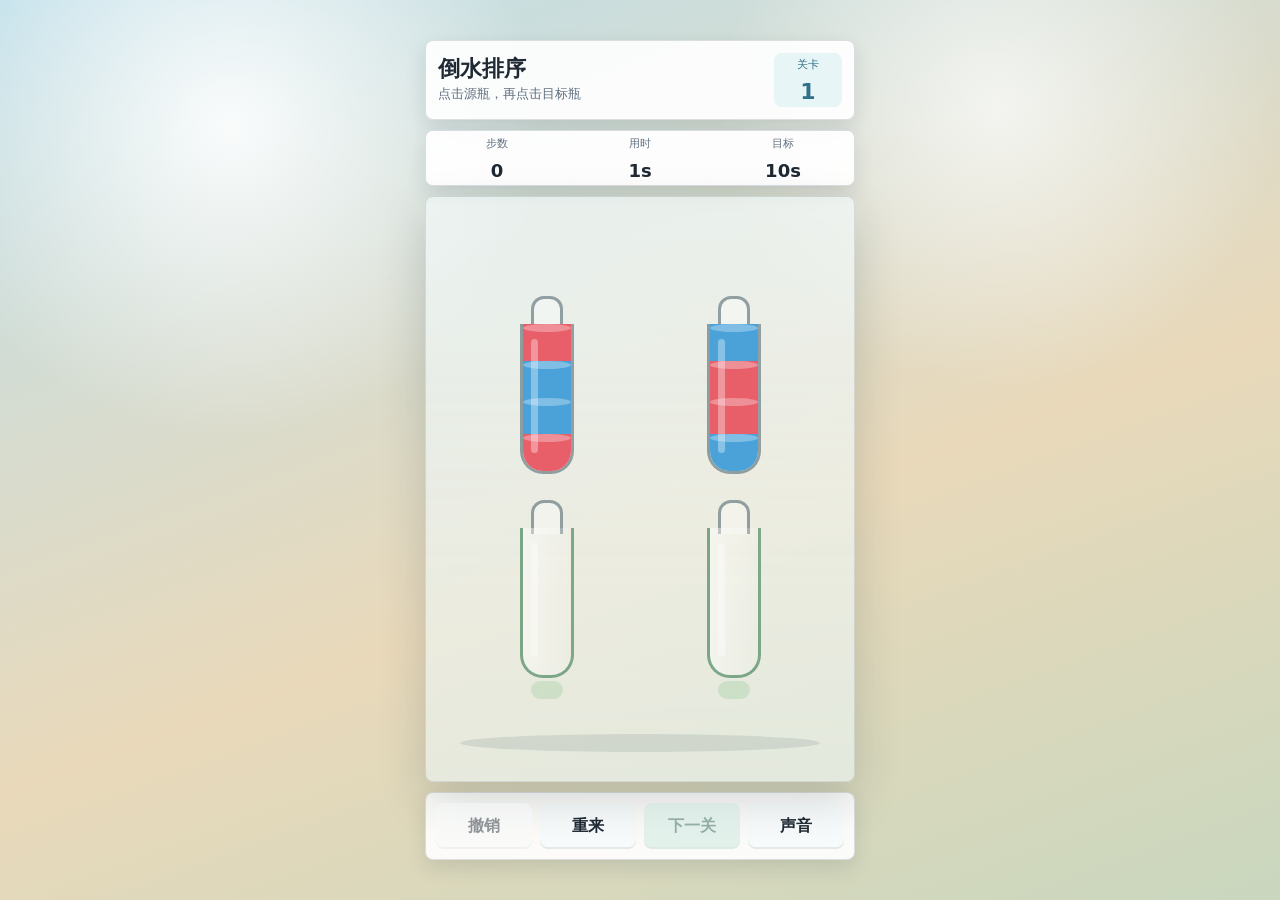
==== water-sort/index.html @ cdaee844 "Add water sort gameplay prototype" ====
<!doctype html>
<html lang="zh-CN">
  <head>
    <meta charset="utf-8" />
    <meta name="viewport" content="width=device-width, initial-scale=1, viewport-fit=cover" />
    <title>倒水排序 - 第一版原型</title>
    <link rel="icon" href="favicon.svg" type="image/svg+xml" />
    <link rel="stylesheet" href="styles.css" />
  </head>
  <body>
    <main class="app" aria-label="倒水排序小游戏原型">
      <section class="game">
        <header class="topbar">
          <div>
            <h1>倒水排序</h1>
            <p id="statusText">点击源瓶，再点击目标瓶</p>
          </div>
          <div class="level-chip">
            <span>关卡</span>
            <strong id="levelText">1</strong>
          </div>
        </header>

        <section class="hud" aria-label="本局状态">
          <div>
            <span>步数</span>
            <strong id="moveText">0</strong>
          </div>
          <div>
            <span>用时</span>
            <strong id="timeText">0s</strong>
          </div>
          <div>
            <span>目标</span>
            <strong id="targetText">10s</strong>
          </div>
        </section>

        <section class="board" id="board" aria-label="倒水瓶子区域"></section>

        <section class="controls" aria-label="操作">
          <button id="undoBtn" type="button">撤销</button>
          <button id="restartBtn" type="button">重来</button>
          <button id="nextBtn" type="button">下一关</button>
          <button id="soundBtn" type="button" aria-label="声音开关">声音</button>
        </section>
      </section>
    </main>

    <div class="toast" id="toast" role="status" aria-live="polite"></div>
    <script src="game.js"></script>
  </body>
</html>
---- water-sort/styles.css ----
:root {
  --ink: #1f2933;
  --muted: #607080;
  --paper: #f7fbfc;
  --panel: rgba(255, 255, 255, 0.9);
  --line: rgba(42, 66, 80, 0.16);
  --shadow: 0 18px 46px rgba(20, 43, 58, 0.18);
  --soft-shadow: 0 8px 20px rgba(20, 43, 58, 0.12);
  --accent: #4d9bb6;
  --accent-dark: #2e7188;
  font-family: "Microsoft YaHei", "PingFang SC", system-ui, sans-serif;
}

* {
  box-sizing: border-box;
}

html,
body {
  min-height: 100%;
  margin: 0;
}

body {
  color: var(--ink);
  background:
    radial-gradient(circle at 18% 14%, rgba(255, 255, 255, 0.9), transparent 24%),
    radial-gradient(circle at 78% 12%, rgba(255, 255, 255, 0.7), transparent 22%),
    linear-gradient(160deg, #bfdfea 0%, #e9d9ba 58%, #c9d7be 100%);
}

button {
  font: inherit;
  color: inherit;
  border: 0;
  cursor: pointer;
  -webkit-tap-highlight-color: transparent;
}

.app {
  min-height: 100vh;
  display: grid;
  place-items: center;
  padding: max(12px, env(safe-area-inset-top)) 12px max(12px, env(safe-area-inset-bottom));
}

.game {
  width: min(100%, 430px);
  min-height: min(100vh - 24px, 820px);
  display: grid;
  grid-template-rows: auto auto 1fr auto;
  gap: 10px;
}

.topbar,
.hud,
.controls {
  border-radius: 8px;
  border: 1px solid var(--line);
  background: var(--panel);
  box-shadow: var(--soft-shadow);
}

.topbar {
  display: flex;
  align-items: center;
  justify-content: space-between;
  gap: 12px;
  padding: 12px;
}

h1 {
  margin: 0;
  font-size: 22px;
  line-height: 1.1;
}

p {
  margin: 4px 0 0;
  color: var(--muted);
  font-size: 13px;
}

.level-chip {
  min-width: 68px;
  min-height: 54px;
  display: grid;
  place-items: center;
  border-radius: 8px;
  background: #e8f5f7;
  color: var(--accent-dark);
}

.level-chip span {
  font-size: 11px;
}

.level-chip strong {
  font-size: 22px;
}

.hud {
  display: grid;
  grid-template-columns: repeat(3, minmax(0, 1fr));
  gap: 1px;
  overflow: hidden;
}

.hud div {
  min-height: 54px;
  display: grid;
  place-items: center;
  background: rgba(255, 255, 255, 0.52);
}

.hud span {
  color: var(--muted);
  font-size: 11px;
}

.hud strong {
  font-size: 18px;
}

.board {
  position: relative;
  min-height: 340px;
  display: grid;
  grid-template-columns: repeat(3, minmax(88px, 1fr));
  align-content: center;
  justify-items: center;
  gap: 28px 18px;
  padding: 26px 14px 30px;
  border-radius: 8px;
  border: 1px solid rgba(76, 94, 102, 0.16);
  background:
    linear-gradient(180deg, rgba(255, 255, 255, 0.34), rgba(255, 255, 255, 0.1)),
    rgba(230, 243, 244, 0.52);
  box-shadow: var(--shadow);
  overflow: hidden;
}

.board.bottles-4 {
  grid-template-columns: repeat(2, minmax(104px, 1fr));
  align-content: center;
  gap: 26px 34px;
  padding-left: 44px;
  padding-right: 44px;
}

.board::before {
  content: "";
  position: absolute;
  left: 8%;
  right: 8%;
  bottom: 29px;
  height: 18px;
  border-radius: 50%;
  background: rgba(54, 75, 82, 0.12);
}

.bottle {
  position: relative;
  width: 78px;
  height: 178px;
  padding: 0;
  background: transparent;
  transform-origin: center bottom;
  transition:
    transform 180ms ease,
    filter 180ms ease;
}

.bottle.selected {
  transform: translateY(-12px);
  filter: drop-shadow(0 12px 16px rgba(43, 93, 111, 0.24));
}

.bottle.pour {
  animation: pourWiggle 280ms ease;
}

@keyframes pourWiggle {
  0% {
    transform: translateY(-12px) rotate(0deg);
  }
  48% {
    transform: translateY(-18px) rotate(-10deg);
  }
  100% {
    transform: translateY(0) rotate(0deg);
  }
}

.glass {
  position: absolute;
  left: 12px;
  right: 12px;
  bottom: 0;
  height: 150px;
  border: 3px solid rgba(39, 65, 76, 0.48);
  border-top: 0;
  border-radius: 0 0 23px 23px;
  background: linear-gradient(90deg, rgba(255, 255, 255, 0.48), rgba(255, 255, 255, 0.13));
  overflow: hidden;
}

.glass::before {
  content: "";
  position: absolute;
  left: 8px;
  top: 15px;
  bottom: 18px;
  width: 7px;
  border-radius: 999px;
  background: rgba(255, 255, 255, 0.34);
  z-index: 4;
}

.neck {
  position: absolute;
  left: 23px;
  top: 0;
  width: 32px;
  height: 34px;
  border: 3px solid rgba(39, 65, 76, 0.48);
  border-bottom: 0;
  border-radius: 13px 13px 0 0;
  background: rgba(255, 255, 255, 0.36);
}

.liquid {
  position: absolute;
  left: 0;
  right: 0;
  height: 25%;
  transition:
    bottom 220ms ease,
    transform 220ms ease,
    opacity 180ms ease;
}

.liquid::after {
  content: "";
  position: absolute;
  left: 0;
  right: 0;
  top: 0;
  height: 8px;
  border-radius: 50%;
  background: rgba(255, 255, 255, 0.3);
}

.liquid.red {
  background: #e85f6a;
}

.liquid.blue {
  background: #4aa2d9;
}

.liquid.yellow {
  background: #f0c85a;
}

.liquid.green {
  background: #65b96f;
}

.liquid.purple {
  background: #9572d3;
}

.liquid.orange {
  background: #ef9456;
}

.complete .glass {
  border-color: rgba(74, 135, 94, 0.7);
}

.complete::after {
  content: "";
  position: absolute;
  left: 23px;
  right: 23px;
  bottom: -21px;
  height: 18px;
  border-radius: 999px;
  background: rgba(101, 185, 111, 0.2);
}

.controls {
  display: grid;
  grid-template-columns: repeat(4, minmax(0, 1fr));
  gap: 8px;
  padding: 10px;
}

.controls button {
  min-height: 46px;
  border-radius: 8px;
  background: #f8fbfb;
  box-shadow: inset 0 -2px 0 rgba(50, 72, 81, 0.1);
  font-weight: 700;
}

.controls button:active {
  transform: translateY(2px);
  box-shadow: inset 0 2px 0 rgba(50, 72, 81, 0.08);
}

.controls button:disabled {
  opacity: 0.48;
  cursor: default;
}

#nextBtn {
  background: #cbe8df;
  color: #245f53;
}

.toast {
  position: fixed;
  left: 50%;
  bottom: 24px;
  transform: translateX(-50%) translateY(20px);
  width: max-content;
  max-width: min(360px, calc(100vw - 32px));
  padding: 10px 14px;
  border-radius: 8px;
  background: rgba(31, 41, 51, 0.92);
  color: #f7fbfc;
  font-size: 14px;
  opacity: 0;
  pointer-events: none;
  transition:
    opacity 180ms ease,
    transform 180ms ease;
}

.toast.show {
  opacity: 1;
  transform: translateX(-50%) translateY(0);
}

@media (max-width: 370px) {
  .app {
    padding-left: 8px;
    padding-right: 8px;
  }

  .board {
    grid-template-columns: repeat(3, minmax(76px, 1fr));
    gap: 20px 10px;
    padding-left: 8px;
    padding-right: 8px;
  }

  .board.bottles-4 {
    grid-template-columns: repeat(2, minmax(92px, 1fr));
    gap: 20px 18px;
    padding-left: 24px;
    padding-right: 24px;
  }

  .bottle {
    width: 70px;
    height: 168px;
  }

  .controls {
    gap: 6px;
  }

  .controls button {
    font-size: 13px;
  }
}
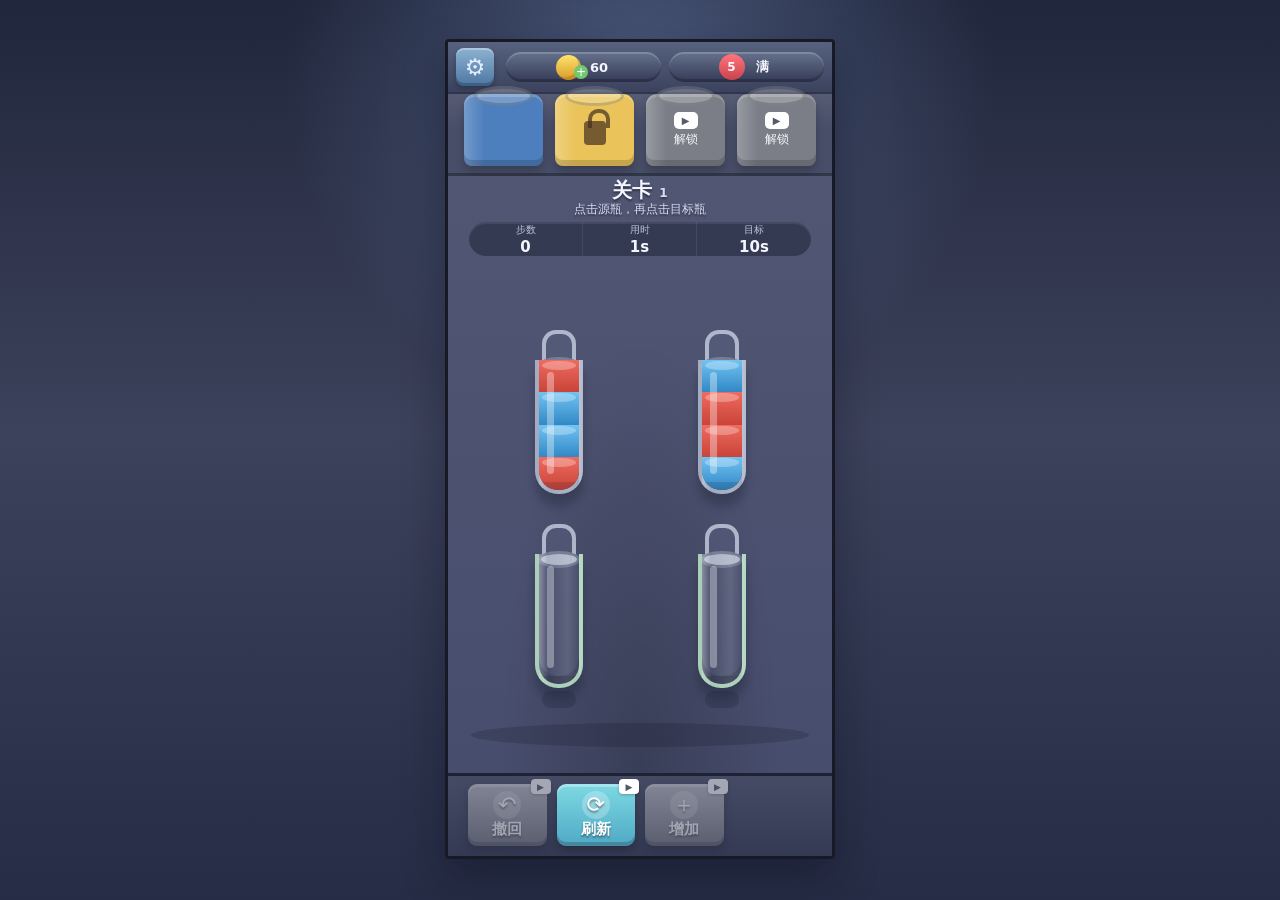
==== commit d1ae9b43: "Refine water sort visual style" ====
--- a/water-sort/index.html
+++ b/water-sort/index.html
@@ -11,38 +11,71 @@
     <main class="app" aria-label="倒水排序小游戏原型">
       <section class="game">
         <header class="topbar">
-          <div>
-            <h1>倒水排序</h1>
-            <p id="statusText">点击源瓶，再点击目标瓶</p>
+          <button class="gear-btn" type="button" aria-label="设置">⚙</button>
+          <div class="resource-pill coin-pill" aria-label="金币">
+            <span class="coin-icon"></span>
+            <strong>60</strong>
           </div>
-          <div class="level-chip">
-            <span>关卡</span>
-            <strong id="levelText">1</strong>
+          <div class="resource-pill heart-pill" aria-label="体力">
+            <span class="heart-icon">5</span>
+            <strong>满</strong>
           </div>
         </header>
 
-        <section class="hud" aria-label="本局状态">
-          <div>
-            <span>步数</span>
-            <strong id="moveText">0</strong>
+        <section class="boosters" aria-label="道具栏">
+          <div class="booster blue"></div>
+          <div class="booster yellow">
+            <span class="lock"></span>
           </div>
-          <div>
-            <span>用时</span>
-            <strong id="timeText">0s</strong>
+          <div class="booster gray">
+            <span class="play-badge">▶</span>
+            <span>解锁</span>
           </div>
-          <div>
-            <span>目标</span>
-            <strong id="targetText">10s</strong>
+          <div class="booster gray">
+            <span class="play-badge">▶</span>
+            <span>解锁</span>
           </div>
         </section>
 
-        <section class="board" id="board" aria-label="倒水瓶子区域"></section>
+        <section class="stage" aria-label="关卡区域">
+          <div class="stage-title">
+            <strong>关卡 <span id="levelText">1</span></strong>
+            <span id="statusText">点击源瓶，再点击目标瓶</span>
+          </div>
+          <section class="hud" aria-label="本局状态">
+            <div>
+              <span>步数</span>
+              <strong id="moveText">0</strong>
+            </div>
+            <div>
+              <span>用时</span>
+              <strong id="timeText">0s</strong>
+            </div>
+            <div>
+              <span>目标</span>
+              <strong id="targetText">10s</strong>
+            </div>
+          </section>
+          <section class="board" id="board" aria-label="倒水瓶子区域"></section>
+        </section>
 
         <section class="controls" aria-label="操作">
-          <button id="undoBtn" type="button">撤销</button>
-          <button id="restartBtn" type="button">重来</button>
-          <button id="nextBtn" type="button">下一关</button>
-          <button id="soundBtn" type="button" aria-label="声音开关">声音</button>
+          <button id="undoBtn" class="tool-btn" type="button">
+            <span class="btn-icon">↶</span>
+            <strong>撤回</strong>
+          </button>
+          <button id="restartBtn" class="tool-btn primary-tool" type="button">
+            <span class="btn-icon">⟳</span>
+            <strong>刷新</strong>
+          </button>
+          <button id="nextBtn" class="tool-btn add-tool" type="button">
+            <span class="btn-icon">＋</span>
+            <strong>增加</strong>
+          </button>
+          <button id="soundBtn" class="tool-btn sound-tool" type="button" aria-label="声音开关">
+            <span class="btn-icon">♪</span>
+            <strong>声音</strong>
+          </button>
         </section>
       </section>
     </main>
--- a/water-sort/styles.css
+++ b/water-sort/styles.css
@@ -1,13 +1,18 @@
 :root {
-  --ink: #1f2933;
-  --muted: #607080;
-  --paper: #f7fbfc;
-  --panel: rgba(255, 255, 255, 0.9);
-  --line: rgba(42, 66, 80, 0.16);
-  --shadow: 0 18px 46px rgba(20, 43, 58, 0.18);
-  --soft-shadow: 0 8px 20px rgba(20, 43, 58, 0.12);
-  --accent: #4d9bb6;
-  --accent-dark: #2e7188;
+  --ink: #f4f6ff;
+  --muted: #bac2dd;
+  --panel: #424862;
+  --panel-dark: #33394f;
+  --panel-deep: #2b3148;
+  --line: rgba(255, 255, 255, 0.14);
+  --shadow: 0 18px 42px rgba(9, 12, 25, 0.38);
+  --soft-shadow: 0 8px 18px rgba(9, 12, 25, 0.28);
+  --yellow: #f3c84e;
+  --red: #d9585f;
+  --blue: #4da8df;
+  --green: #6cc46f;
+  --purple: #b45ed9;
+  --orange: #f0a348;
   font-family: "Microsoft YaHei", "PingFang SC", system-ui, sans-serif;
 }
 
@@ -24,9 +29,8 @@
 body {
   color: var(--ink);
   background:
-    radial-gradient(circle at 18% 14%, rgba(255, 255, 255, 0.9), transparent 24%),
-    radial-gradient(circle at 78% 12%, rgba(255, 255, 255, 0.7), transparent 22%),
-    linear-gradient(160deg, #bfdfea 0%, #e9d9ba 58%, #c9d7be 100%);
+    radial-gradient(circle at 50% 8%, rgba(110, 132, 178, 0.5), transparent 34%),
+    linear-gradient(180deg, #20263b 0%, #3d425c 48%, #262c45 100%);
 }
 
 button {
@@ -41,128 +45,291 @@
   min-height: 100vh;
   display: grid;
   place-items: center;
-  padding: max(12px, env(safe-area-inset-top)) 12px max(12px, env(safe-area-inset-bottom));
+  padding: max(6px, env(safe-area-inset-top)) 6px max(8px, env(safe-area-inset-bottom));
 }
 
 .game {
-  width: min(100%, 430px);
-  min-height: min(100vh - 24px, 820px);
+  width: min(100%, 390px);
+  min-height: min(100vh - 12px, 820px);
   display: grid;
   grid-template-rows: auto auto 1fr auto;
-  gap: 10px;
-}
-
-.topbar,
-.hud,
-.controls {
+  gap: 0;
+  overflow: hidden;
+  border: 3px solid rgba(8, 10, 18, 0.75);
+  border-radius: 4px;
+  background: var(--panel);
+  box-shadow: var(--shadow);
+}
+
+.topbar {
+  min-height: 48px;
+  display: grid;
+  grid-template-columns: 42px 1fr 1fr;
+  align-items: center;
+  gap: 8px;
+  padding: 6px 8px;
+  background: linear-gradient(180deg, #56627e, #3b425e);
+  border-bottom: 2px solid rgba(18, 22, 36, 0.56);
+}
+
+.gear-btn {
+  width: 38px;
+  height: 38px;
+  display: grid;
+  place-items: center;
   border-radius: 8px;
-  border: 1px solid var(--line);
-  background: var(--panel);
-  box-shadow: var(--soft-shadow);
-}
-
-.topbar {
+  color: #e4edff;
+  background: linear-gradient(180deg, #8cb2d2, #4e76a2);
+  box-shadow:
+    inset 0 2px 0 rgba(255, 255, 255, 0.28),
+    inset 0 -3px 0 rgba(20, 34, 59, 0.3),
+    0 3px 5px rgba(0, 0, 0, 0.24);
+  font-size: 23px;
+}
+
+.resource-pill {
+  height: 30px;
+  min-width: 0;
   display: flex;
   align-items: center;
-  justify-content: space-between;
+  justify-content: center;
+  gap: 6px;
+  border-radius: 999px;
+  background: linear-gradient(180deg, #66728d, #343a55);
+  box-shadow:
+    inset 0 2px 0 rgba(255, 255, 255, 0.17),
+    inset 0 -3px 0 rgba(0, 0, 0, 0.2);
+  font-size: 13px;
+}
+
+.resource-pill strong {
+  min-width: 24px;
+  text-align: center;
+}
+
+.coin-icon {
+  width: 25px;
+  height: 25px;
+  position: relative;
+  border-radius: 50%;
+  background: linear-gradient(180deg, #ffe36c, #d99b29);
+  box-shadow: inset -3px -3px 0 rgba(112, 70, 18, 0.22);
+}
+
+.coin-icon::after {
+  content: "+";
+  position: absolute;
+  right: -7px;
+  bottom: 1px;
+  width: 14px;
+  height: 14px;
+  display: grid;
+  place-items: center;
+  border-radius: 50%;
+  background: #73c76f;
+  color: #fff;
+  font-size: 12px;
+  line-height: 1;
+}
+
+.heart-icon {
+  width: 26px;
+  height: 26px;
+  display: grid;
+  place-items: center;
+  border-radius: 50%;
+  background: linear-gradient(180deg, #ff757b, #c9424e);
+  color: #fff7f7;
+  font-size: 12px;
+  font-weight: 700;
+}
+
+.boosters {
+  height: 82px;
+  display: grid;
+  grid-template-columns: repeat(4, 1fr);
   gap: 12px;
-  padding: 12px;
-}
-
-h1 {
-  margin: 0;
-  font-size: 22px;
-  line-height: 1.1;
-}
-
-p {
-  margin: 4px 0 0;
-  color: var(--muted);
-  font-size: 13px;
-}
-
-.level-chip {
-  min-width: 68px;
-  min-height: 54px;
-  display: grid;
-  place-items: center;
-  border-radius: 8px;
-  background: #e8f5f7;
-  color: var(--accent-dark);
-}
-
-.level-chip span {
-  font-size: 11px;
-}
-
-.level-chip strong {
-  font-size: 22px;
+  align-items: end;
+  padding: 0 16px 8px;
+  background:
+    linear-gradient(180deg, rgba(255, 255, 255, 0.08), transparent 44%),
+    #484e68;
+  border-bottom: 3px solid rgba(21, 25, 41, 0.56);
+}
+
+.booster {
+  position: relative;
+  height: 72px;
+  border-radius: 11px 11px 8px 8px;
+  background: linear-gradient(90deg, rgba(255,255,255,.22), transparent 26%), #6b7288;
+  box-shadow:
+    inset 0 3px 0 rgba(255, 255, 255, 0.18),
+    inset 0 -6px 0 rgba(0, 0, 0, 0.16),
+    0 6px 8px rgba(0, 0, 0, 0.2);
+}
+
+.booster::before {
+  content: "";
+  position: absolute;
+  left: 10px;
+  right: 10px;
+  top: -8px;
+  height: 14px;
+  border-radius: 50%;
+  background: rgba(255, 255, 255, 0.24);
+  border: 3px solid rgba(0, 0, 0, 0.18);
+}
+
+.booster.blue {
+  background-color: #4d7ebd;
+}
+
+.booster.yellow {
+  background-color: #eac45b;
+}
+
+.booster.gray {
+  display: grid;
+  place-items: center;
+  align-content: center;
+  gap: 2px;
+  color: #f7f7fb;
+  font-size: 12px;
+  background-color: #7b7e87;
+}
+
+.lock {
+  position: absolute;
+  left: 50%;
+  top: 27px;
+  width: 22px;
+  height: 24px;
+  transform: translateX(-50%);
+  border-radius: 4px;
+  background: rgba(71, 48, 31, 0.7);
+}
+
+.lock::before {
+  content: "";
+  position: absolute;
+  left: 4px;
+  top: -12px;
+  width: 14px;
+  height: 15px;
+  border: 4px solid rgba(71, 48, 31, 0.7);
+  border-bottom: 0;
+  border-radius: 10px 10px 0 0;
+}
+
+.play-badge {
+  width: 24px;
+  height: 17px;
+  display: grid;
+  place-items: center;
+  border-radius: 5px;
+  background: #fff;
+  color: #565b68;
+  font-size: 10px;
+}
+
+.stage {
+  position: relative;
+  min-height: 0;
+  display: grid;
+  grid-template-rows: auto auto 1fr;
+  background:
+    radial-gradient(ellipse at center bottom, rgba(0, 0, 0, 0.2), transparent 52%),
+    linear-gradient(180deg, #515673 0%, #474d6d 100%);
+}
+
+.stage-title {
+  min-height: 42px;
+  display: grid;
+  place-items: center;
+  padding: 4px 10px;
+  text-align: center;
+  text-shadow: 0 2px 2px rgba(0, 0, 0, 0.4);
+}
+
+.stage-title strong {
+  font-size: 20px;
+  line-height: 1.05;
+}
+
+.stage-title span:last-child {
+  max-width: 100%;
+  color: #d9def4;
+  font-size: 12px;
+  white-space: nowrap;
+  overflow: hidden;
+  text-overflow: ellipsis;
 }
 
 .hud {
+  width: calc(100% - 42px);
+  justify-self: center;
   display: grid;
   grid-template-columns: repeat(3, minmax(0, 1fr));
-  gap: 1px;
   overflow: hidden;
+  border-radius: 999px;
+  background: rgba(34, 39, 60, 0.58);
+  box-shadow: inset 0 2px 0 rgba(255, 255, 255, 0.08);
 }
 
 .hud div {
-  min-height: 54px;
-  display: grid;
-  place-items: center;
-  background: rgba(255, 255, 255, 0.52);
+  min-height: 34px;
+  display: grid;
+  place-items: center;
+  border-right: 1px solid rgba(255, 255, 255, 0.08);
+}
+
+.hud div:last-child {
+  border-right: 0;
 }
 
 .hud span {
   color: var(--muted);
-  font-size: 11px;
+  font-size: 10px;
 }
 
 .hud strong {
-  font-size: 18px;
+  font-size: 15px;
 }
 
 .board {
   position: relative;
-  min-height: 340px;
-  display: grid;
-  grid-template-columns: repeat(3, minmax(88px, 1fr));
+  min-height: 360px;
+  display: grid;
+  grid-template-columns: repeat(3, minmax(78px, 1fr));
   align-content: center;
   justify-items: center;
-  gap: 28px 18px;
-  padding: 26px 14px 30px;
-  border-radius: 8px;
-  border: 1px solid rgba(76, 94, 102, 0.16);
-  background:
-    linear-gradient(180deg, rgba(255, 255, 255, 0.34), rgba(255, 255, 255, 0.1)),
-    rgba(230, 243, 244, 0.52);
-  box-shadow: var(--shadow);
+  gap: 26px 10px;
+  padding: 24px 14px 36px;
   overflow: hidden;
 }
 
 .board.bottles-4 {
-  grid-template-columns: repeat(2, minmax(104px, 1fr));
-  align-content: center;
-  gap: 26px 34px;
-  padding-left: 44px;
-  padding-right: 44px;
+  grid-template-columns: repeat(2, minmax(100px, 1fr));
+  gap: 30px 46px;
+  padding-left: 52px;
+  padding-right: 52px;
 }
 
 .board::before {
   content: "";
   position: absolute;
-  left: 8%;
-  right: 8%;
-  bottom: 29px;
-  height: 18px;
-  border-radius: 50%;
-  background: rgba(54, 75, 82, 0.12);
+  left: 6%;
+  right: 6%;
+  bottom: 26px;
+  height: 24px;
+  border-radius: 50%;
+  background: rgba(12, 16, 29, 0.18);
 }
 
 .bottle {
   position: relative;
-  width: 78px;
-  height: 178px;
+  width: 76px;
+  height: 164px;
   padding: 0;
   background: transparent;
   transform-origin: center bottom;
@@ -172,8 +339,8 @@
 }
 
 .bottle.selected {
-  transform: translateY(-12px);
-  filter: drop-shadow(0 12px 16px rgba(43, 93, 111, 0.24));
+  transform: translateY(-14px);
+  filter: drop-shadow(0 12px 12px rgba(0, 0, 0, 0.38));
 }
 
 .bottle.pour {
@@ -182,7 +349,7 @@
 
 @keyframes pourWiggle {
   0% {
-    transform: translateY(-12px) rotate(0deg);
+    transform: translateY(-14px) rotate(0deg);
   }
   48% {
     transform: translateY(-18px) rotate(-10deg);
@@ -194,14 +361,19 @@
 
 .glass {
   position: absolute;
-  left: 12px;
-  right: 12px;
+  left: 14px;
+  right: 14px;
   bottom: 0;
-  height: 150px;
-  border: 3px solid rgba(39, 65, 76, 0.48);
+  height: 134px;
+  border: 4px solid rgba(223, 232, 246, 0.58);
   border-top: 0;
   border-radius: 0 0 23px 23px;
-  background: linear-gradient(90deg, rgba(255, 255, 255, 0.48), rgba(255, 255, 255, 0.13));
+  background:
+    linear-gradient(90deg, rgba(255, 255, 255, 0.35), transparent 24%, rgba(255, 255, 255, 0.12) 72%, transparent),
+    rgba(84, 92, 121, 0.34);
+  box-shadow:
+    inset 0 -8px 0 rgba(0, 0, 0, 0.12),
+    0 12px 10px rgba(16, 20, 34, 0.28);
   overflow: hidden;
 }
 
@@ -209,24 +381,47 @@
   content: "";
   position: absolute;
   left: 8px;
-  top: 15px;
-  bottom: 18px;
+  top: 12px;
+  bottom: 16px;
   width: 7px;
   border-radius: 999px;
   background: rgba(255, 255, 255, 0.34);
   z-index: 4;
 }
 
+.glass::after {
+  content: "";
+  position: absolute;
+  left: -1px;
+  right: -1px;
+  bottom: -1px;
+  height: 9px;
+  background: rgba(20, 25, 43, 0.16);
+  z-index: 5;
+}
+
 .neck {
   position: absolute;
-  left: 23px;
+  left: 21px;
   top: 0;
-  width: 32px;
-  height: 34px;
-  border: 3px solid rgba(39, 65, 76, 0.48);
+  width: 34px;
+  height: 38px;
+  border: 4px solid rgba(223, 232, 246, 0.66);
   border-bottom: 0;
-  border-radius: 13px 13px 0 0;
-  background: rgba(255, 255, 255, 0.36);
+  border-radius: 14px 14px 0 0;
+  background: rgba(94, 102, 133, 0.36);
+}
+
+.neck::before {
+  content: "";
+  position: absolute;
+  left: -8px;
+  right: -8px;
+  bottom: -6px;
+  height: 11px;
+  border-radius: 50%;
+  background: rgba(232, 240, 250, 0.92);
+  border: 3px solid rgba(81, 89, 116, 0.72);
 }
 
 .liquid {
@@ -243,93 +438,146 @@
 .liquid::after {
   content: "";
   position: absolute;
-  left: 0;
-  right: 0;
-  top: 0;
-  height: 8px;
-  border-radius: 50%;
-  background: rgba(255, 255, 255, 0.3);
+  left: 3px;
+  right: 3px;
+  top: 1px;
+  height: 9px;
+  border-radius: 50%;
+  background: rgba(255, 255, 255, 0.28);
 }
 
 .liquid.red {
-  background: #e85f6a;
+  background: linear-gradient(180deg, #ef6b5f, #c94338);
 }
 
 .liquid.blue {
-  background: #4aa2d9;
+  background: linear-gradient(180deg, #72c3f2, #3188c6);
 }
 
 .liquid.yellow {
-  background: #f0c85a;
+  background: linear-gradient(180deg, #ffd55e, #dfa33d);
 }
 
 .liquid.green {
-  background: #65b96f;
+  background: linear-gradient(180deg, #77d46f, #42a755);
 }
 
 .liquid.purple {
-  background: #9572d3;
+  background: linear-gradient(180deg, #ce74ee, #9a49c5);
 }
 
 .liquid.orange {
-  background: #ef9456;
+  background: linear-gradient(180deg, #f2a95a, #dc6d3a);
 }
 
 .complete .glass {
-  border-color: rgba(74, 135, 94, 0.7);
+  border-color: rgba(198, 242, 207, 0.78);
 }
 
 .complete::after {
   content: "";
   position: absolute;
-  left: 23px;
-  right: 23px;
-  bottom: -21px;
-  height: 18px;
+  left: 21px;
+  right: 21px;
+  bottom: -20px;
+  height: 17px;
   border-radius: 999px;
-  background: rgba(101, 185, 111, 0.2);
+  background: rgba(28, 34, 55, 0.24);
 }
 
 .controls {
+  min-height: 78px;
   display: grid;
   grid-template-columns: repeat(4, minmax(0, 1fr));
-  gap: 8px;
-  padding: 10px;
-}
-
-.controls button {
-  min-height: 46px;
-  border-radius: 8px;
-  background: #f8fbfb;
-  box-shadow: inset 0 -2px 0 rgba(50, 72, 81, 0.1);
-  font-weight: 700;
-}
-
-.controls button:active {
+  gap: 10px;
+  padding: 8px 20px 10px;
+  background: linear-gradient(180deg, #454b64, #343a54);
+  border-top: 3px solid rgba(18, 21, 35, 0.64);
+}
+
+.tool-btn {
+  position: relative;
+  min-height: 62px;
+  display: grid;
+  place-items: center;
+  align-content: center;
+  gap: 1px;
+  border-radius: 9px;
+  background: linear-gradient(180deg, #b9bbc2, #7c7f89);
+  box-shadow:
+    inset 0 3px 0 rgba(255, 255, 255, 0.3),
+    inset 0 -4px 0 rgba(33, 37, 49, 0.25),
+    0 4px 8px rgba(0, 0, 0, 0.28);
+  color: #ffffff;
+  text-shadow: 0 2px 2px rgba(0, 0, 0, 0.38);
+}
+
+.tool-btn::after {
+  content: "▶";
+  position: absolute;
+  right: -4px;
+  top: -5px;
+  width: 20px;
+  height: 15px;
+  display: grid;
+  place-items: center;
+  border-radius: 4px;
+  background: #fff;
+  color: #515868;
+  font-size: 9px;
+  text-shadow: none;
+  box-shadow: 0 1px 3px rgba(0, 0, 0, 0.25);
+}
+
+.tool-btn:active {
   transform: translateY(2px);
-  box-shadow: inset 0 2px 0 rgba(50, 72, 81, 0.08);
-}
-
-.controls button:disabled {
-  opacity: 0.48;
+  box-shadow:
+    inset 0 2px 0 rgba(0, 0, 0, 0.16),
+    0 2px 5px rgba(0, 0, 0, 0.22);
+}
+
+.tool-btn:disabled {
+  opacity: 0.52;
   cursor: default;
 }
 
-#nextBtn {
-  background: #cbe8df;
-  color: #245f53;
+.btn-icon {
+  width: 28px;
+  height: 28px;
+  display: grid;
+  place-items: center;
+  border-radius: 50%;
+  background: rgba(255, 255, 255, 0.25);
+  font-size: 22px;
+  line-height: 1;
+}
+
+.tool-btn strong {
+  font-size: 15px;
+}
+
+.primary-tool {
+  background: linear-gradient(180deg, #7ed9e4, #4fa9c5);
+}
+
+.add-tool {
+  background: linear-gradient(180deg, #b9bbc2, #7c7f89);
+}
+
+.sound-tool {
+  display: none;
 }
 
 .toast {
   position: fixed;
   left: 50%;
-  bottom: 24px;
+  bottom: 92px;
   transform: translateX(-50%) translateY(20px);
   width: max-content;
   max-width: min(360px, calc(100vw - 32px));
   padding: 10px 14px;
   border-radius: 8px;
-  background: rgba(31, 41, 51, 0.92);
+  background: rgba(16, 20, 34, 0.94);
   color: #f7fbfc;
   font-size: 14px;
   opacity: 0;
@@ -346,34 +594,50 @@
 
 @media (max-width: 370px) {
   .app {
+    padding-left: 4px;
+    padding-right: 4px;
+  }
+
+  .game {
+    width: min(100%, 360px);
+  }
+
+  .boosters {
+    gap: 9px;
+    padding-left: 13px;
+    padding-right: 13px;
+  }
+
+  .board {
+    grid-template-columns: repeat(3, minmax(72px, 1fr));
+    gap: 20px 6px;
     padding-left: 8px;
     padding-right: 8px;
   }
 
-  .board {
-    grid-template-columns: repeat(3, minmax(76px, 1fr));
-    gap: 20px 10px;
-    padding-left: 8px;
-    padding-right: 8px;
-  }
-
   .board.bottles-4 {
-    grid-template-columns: repeat(2, minmax(92px, 1fr));
-    gap: 20px 18px;
-    padding-left: 24px;
-    padding-right: 24px;
+    grid-template-columns: repeat(2, minmax(86px, 1fr));
+    gap: 24px 30px;
+    padding-left: 38px;
+    padding-right: 38px;
   }
 
   .bottle {
     width: 70px;
-    height: 168px;
+    height: 156px;
+  }
+
+  .glass {
+    height: 126px;
   }
 
   .controls {
-    gap: 6px;
-  }
-
-  .controls button {
-    font-size: 13px;
-  }
-}
+    gap: 7px;
+    padding-left: 14px;
+    padding-right: 14px;
+  }
+
+  .tool-btn strong {
+    font-size: 14px;
+  }
+}
